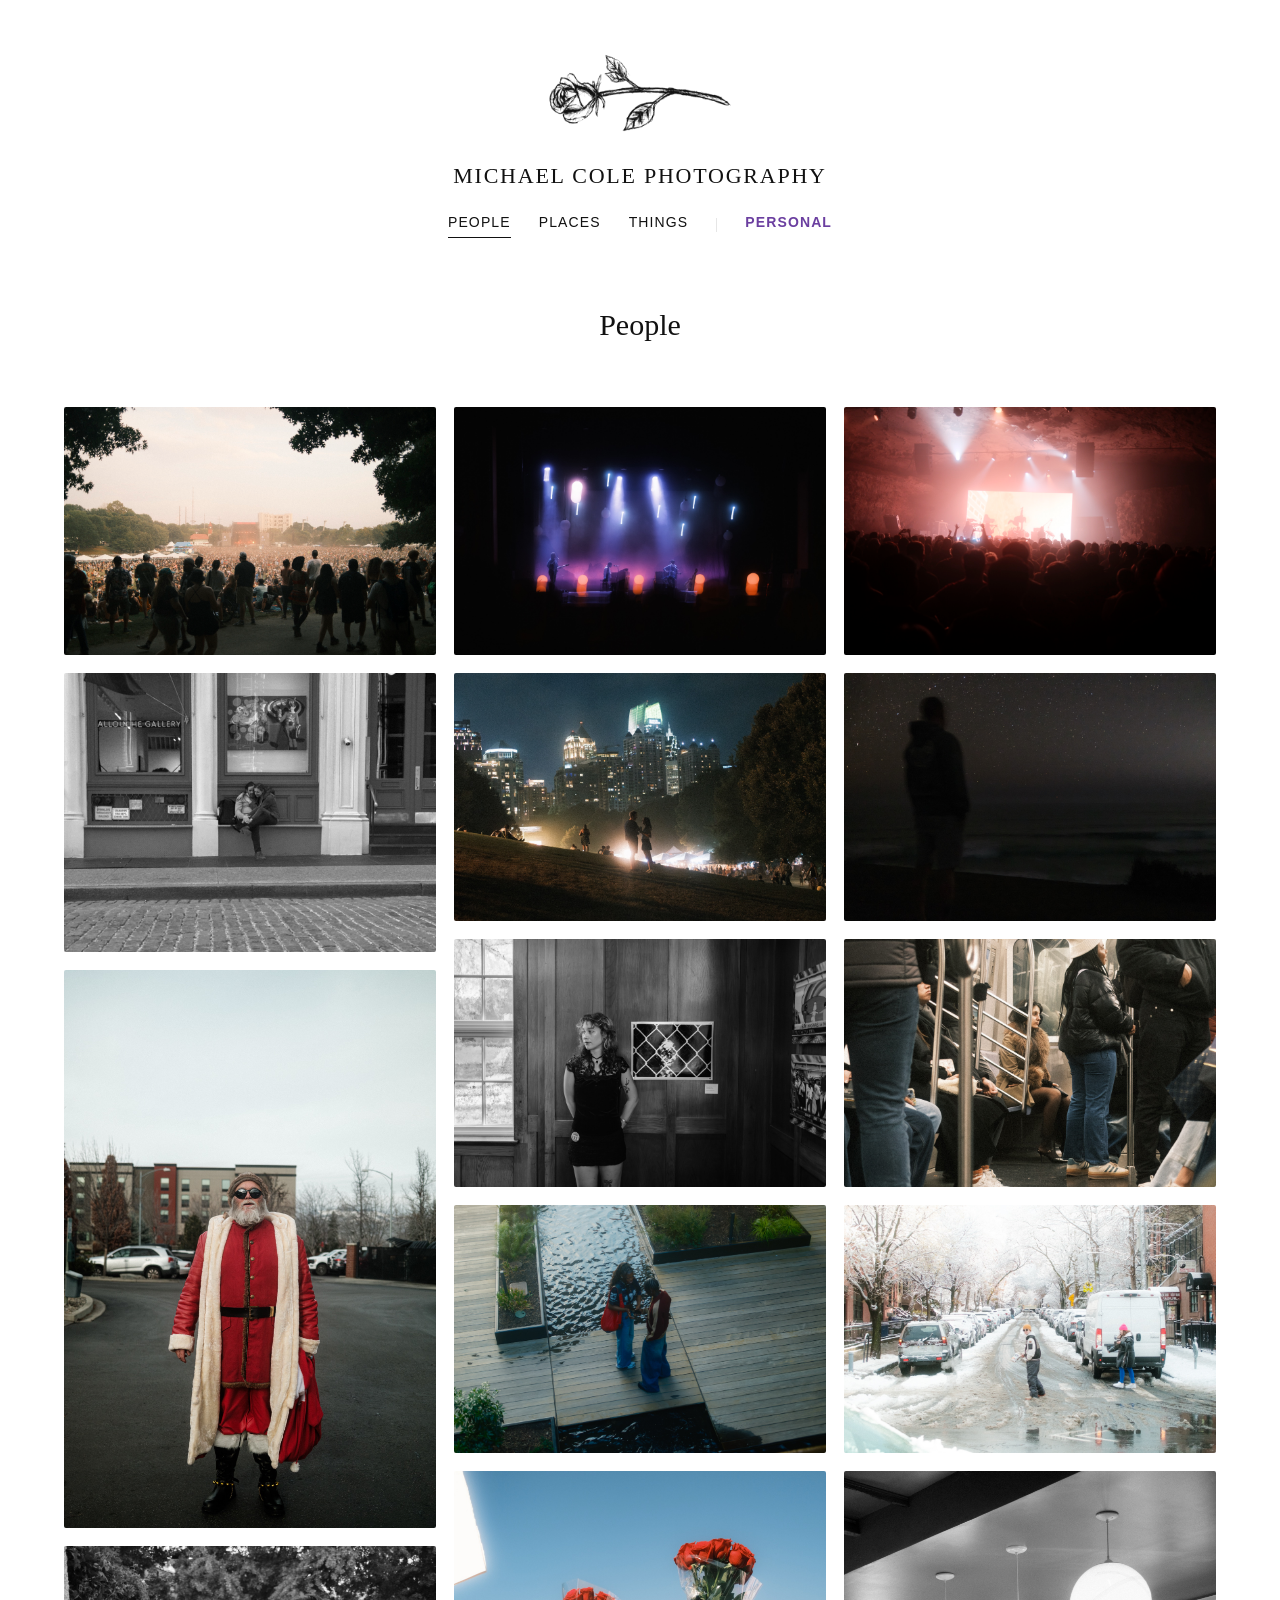
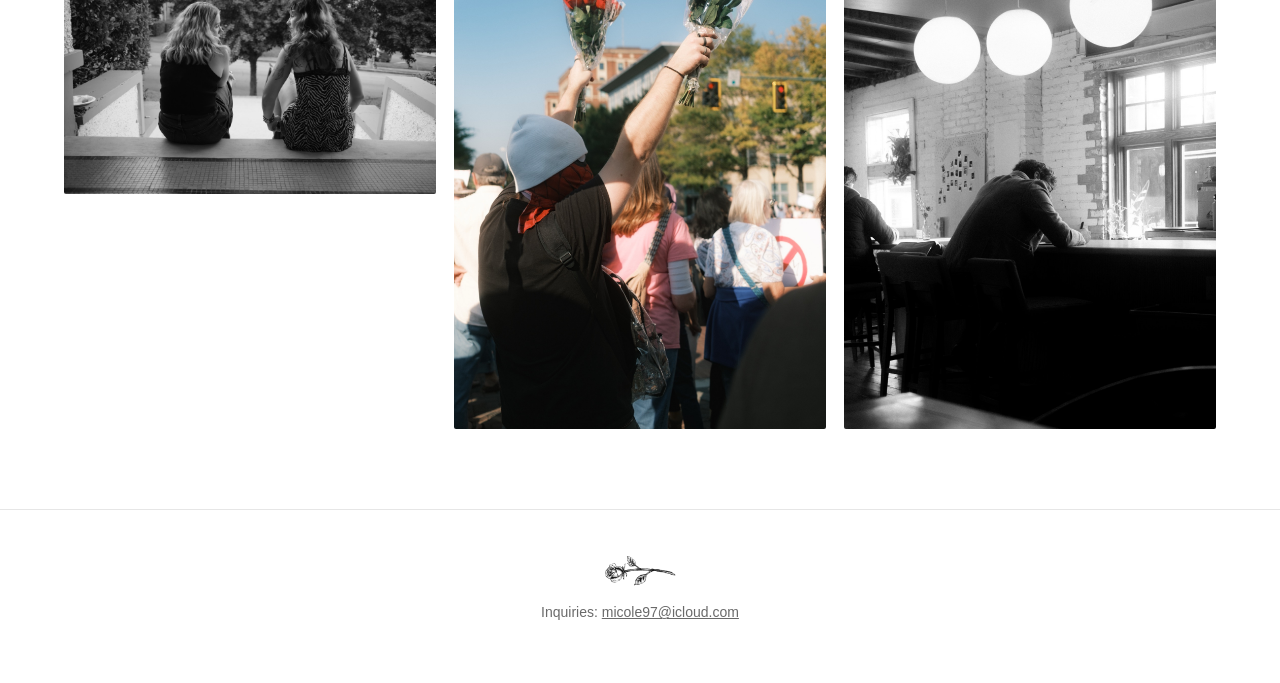
==== people.html @ 7fef7398 "Add gallery sync script: manage photos via Import/Portfolio subfolders instead of hand-editing HTML" ====
<!DOCTYPE html>
<html lang="en">
<head>
<meta charset="UTF-8">
<meta name="viewport" content="width=device-width, initial-scale=1.0">
<title>People — Michael Cole Photography</title>
<link rel="stylesheet" href="css/style.css?v=6">
</head>
<body>

<header class="site-header">
  <a href="index.html" class="wordmark-link">
    <img class="logo-mark" src="assets/logo/rose.png" alt="Hand-drawn rose sketch">
    <span class="wordmark">MICHAEL COLE PHOTOGRAPHY</span>
  </a>
  <nav class="main-nav">
    <a href="people.html" class="active">People</a>
    <a href="places.html">Places</a>
    <a href="things.html">Things</a>
    <span class="divider"></span>
    <a href="personal.html" class="personal-link">Personal</a>
  </nav>
</header>

<div class="page-intro">
  <h1>People</h1>
</div>

<!-- GALLERY:START -->
<div class="gallery">
  <figure><img src="images/people/people-01.jpg" data-large="images/people/large/people-01.jpg" alt="Concert crowd at an outdoor festival" loading="lazy"></figure>
  <figure><img src="images/people/people-02.jpg" data-large="images/people/large/people-02.jpg" alt="Couple sitting together outside a gallery storefront, black and white" loading="lazy"></figure>
  <figure><img src="images/people/people-03.jpg" data-large="images/people/large/people-03.jpg" alt="Man in a Santa costume with sunglasses standing in a parking lot" loading="lazy"></figure>
  <figure><img src="images/people/people-04.jpg" data-large="images/people/large/people-04.jpg" alt="Two women sitting on a porch talking, black and white" loading="lazy"></figure>
  <figure><img src="images/people/people-05.jpg" data-large="images/people/large/people-05.jpg" alt="Band performing on stage under purple and orange lights" loading="lazy"></figure>
  <figure><img src="images/people/people-06.jpg" data-large="images/people/large/people-06.jpg" alt="Couple silhouetted at night with a city skyline behind them" loading="lazy"></figure>
  <figure><img src="images/people/people-07.jpg" data-large="images/people/large/people-07.jpg" alt="Woman standing in an art gallery, black and white portrait" loading="lazy"></figure>
  <figure><img src="images/people/people-08.jpg" data-large="images/people/large/people-08.jpg" alt="Two people talking on a wooden dock, aerial view" loading="lazy"></figure>
  <figure><img src="images/people/people-09.jpg" data-large="images/people/large/people-09.jpg" alt="A man raising two bouquets of red roses overhead in a crowd" loading="lazy"></figure>
  <figure><img src="images/people/people-10.jpg" data-large="images/people/large/people-10.jpg" alt="Band performing in a cave-like concert venue" loading="lazy"></figure>
  <figure><img src="images/people/people-11.jpg" data-large="images/people/large/people-11.jpg" alt="A lone figure standing on a beach under a starry night sky" loading="lazy"></figure>
  <figure><img src="images/people/people-12.jpg" data-large="images/people/large/people-12.jpg" alt="Passengers on a subway train" loading="lazy"></figure>
  <figure><img src="images/people/people-13.jpg" data-large="images/people/large/people-13.jpg" alt="Two people crossing a snowy street between parked cars" loading="lazy"></figure>
  <figure><img src="images/people/people-14.jpg" data-large="images/people/large/people-14.jpg" alt="Man writing at a counter under round pendant lights, black and white" loading="lazy"></figure>
</div>
<!-- GALLERY:END -->

<footer class="site-footer">
  <img class="logo-footer" src="assets/logo/rose.png" alt="Hand-drawn rose sketch">
  <p>Inquiries: <a href="mailto:micole97@icloud.com">micole97@icloud.com</a></p>
</footer>

<script src="js/lightbox.js"></script>
</body>
</html>
---- css/style.css ----
:root {
  --bg: #ffffff;
  --text: #111111;
  --muted: #6a6a6a;
  --line: #e6e6e6;
  --accent: #6b3fa0;
  --max-width: 1200px;
}

* {
  box-sizing: border-box;
}

body {
  margin: 0;
  background: var(--bg);
  color: var(--text);
  font-family: -apple-system, BlinkMacSystemFont, "Helvetica Neue", Arial, sans-serif;
  line-height: 1.5;
}

a {
  color: inherit;
}

img {
  max-width: 100%;
}

.wrap {
  max-width: var(--max-width);
  margin: 0 auto;
  padding: 0 24px;
}

/* Header / nav */

header.site-header {
  padding: 40px 24px 24px;
  text-align: center;
}

.wordmark-link {
  text-decoration: none;
  display: inline-block;
}

.logo-mark {
  display: block;
  width: 234px;
  height: auto;
  margin: 0 auto 6px;
}

.logo-footer {
  display: block;
  width: 91px;
  height: auto;
  margin: 0 auto 8px;
}

.wordmark {
  font-family: Georgia, "Times New Roman", serif;
  font-size: 22px;
  letter-spacing: 0.08em;
  text-decoration: none;
  color: var(--text);
}

nav.main-nav {
  margin-top: 20px;
  display: flex;
  justify-content: center;
  align-items: center;
  gap: 28px;
  flex-wrap: wrap;
  font-size: 14px;
  letter-spacing: 0.08em;
  text-transform: uppercase;
}

nav.main-nav a {
  text-decoration: none;
  color: var(--text);
  padding-bottom: 4px;
  border-bottom: 1px solid transparent;
}

nav.main-nav a:hover,
nav.main-nav a.active {
  border-bottom-color: var(--text);
}

nav.main-nav .divider {
  width: 1px;
  height: 14px;
  background: var(--line);
}

nav.main-nav a.personal-link {
  color: var(--accent);
  font-weight: 700;
}

nav.main-nav a.personal-link:hover,
nav.main-nav a.personal-link.active {
  border-bottom-color: var(--accent);
}

/* Hero */

.hero {
  text-align: center;
  padding: 20px 24px 60px;
}

.hero p {
  color: var(--muted);
  max-width: 520px;
  margin: 12px auto 0;
  font-size: 16px;
}

/* Masonry gallery */

.gallery {
  columns: 3 280px;
  column-gap: 18px;
  padding: 0 24px 80px;
  max-width: var(--max-width);
  margin: 0 auto;
}

.gallery figure {
  margin: 0 0 18px;
  break-inside: avoid;
}

.gallery img {
  display: block;
  width: 100%;
  border-radius: 2px;
}

/* Simple content pages (Things placeholder, Personal) */

.page-intro {
  text-align: center;
  padding: 20px 24px 40px;
}

.page-intro h1 {
  font-family: Georgia, "Times New Roman", serif;
  font-weight: normal;
  font-size: 30px;
}

.coming-soon {
  text-align: center;
  color: var(--muted);
  padding: 60px 24px 120px;
}

/* About / contact block on Personal page */

.contact-block {
  text-align: center;
  padding: 4px 24px 40px;
}

.contact-block .name {
  font-family: Georgia, "Times New Roman", serif;
  font-size: 24px;
  margin-bottom: 8px;
}

.contact-block .contact-line {
  color: var(--muted);
  font-size: 14px;
}

.contact-block .contact-line a {
  color: var(--accent);
  text-decoration: none;
}

.contact-block .contact-line a:hover {
  text-decoration: underline;
}

.contact-block .sep {
  color: var(--line);
  margin: 0 10px;
}

.portrait-hero {
  max-width: 640px;
  margin: 0 auto 56px;
  padding: 0 24px;
}

.portrait-hero img {
  width: 100%;
  display: block;
  border-radius: 2px;
}

.section-label {
  text-align: center;
  text-transform: uppercase;
  letter-spacing: 0.08em;
  font-size: 13px;
  color: var(--accent);
  margin: 0 0 24px;
}

/* Personal section theming */

body.personal .wordmark {
  color: var(--accent);
}

.personal-post {
  max-width: 640px;
  margin: 0 auto 64px;
  padding: 0 24px;
}

.personal-post img {
  border-radius: 2px;
  margin-bottom: 16px;
}

.personal-post .date {
  color: var(--accent);
  font-size: 13px;
  text-transform: uppercase;
  letter-spacing: 0.08em;
  margin-bottom: 6px;
}

.personal-post p {
  color: var(--text);
}

/* Lightbox */

.lightbox {
  position: fixed;
  inset: 0;
  background: rgba(0, 0, 0, 0.92);
  display: flex;
  align-items: center;
  justify-content: center;
  z-index: 1000;
}

.lightbox[hidden] {
  display: none;
}

.lightbox-stage {
  width: 90vw;
  height: 90vh;
  overflow: auto;
  display: flex;
}

.lightbox-img {
  margin: auto;
  max-width: 100%;
  max-height: 100%;
  object-fit: contain;
  display: block;
  cursor: zoom-in;
}

.lightbox-img.zoomed {
  max-width: none;
  max-height: none;
  cursor: zoom-out;
}

.lightbox-close,
.lightbox-prev,
.lightbox-next {
  position: absolute;
  background: none;
  border: none;
  color: #fff;
  cursor: pointer;
  padding: 12px;
  line-height: 1;
}

.lightbox-close {
  top: 12px;
  right: 16px;
  font-size: 32px;
}

.lightbox-prev,
.lightbox-next {
  top: 50%;
  transform: translateY(-50%);
  font-size: 22px;
}

.lightbox-prev {
  left: 8px;
}

.lightbox-next {
  right: 8px;
}

.lightbox-close:hover,
.lightbox-prev:hover,
.lightbox-next:hover {
  color: var(--accent);
}

/* Footer */

footer.site-footer {
  text-align: center;
  padding: 40px 24px 60px;
  color: var(--muted);
  font-size: 14px;
  border-top: 1px solid var(--line);
}

footer.site-footer a {
  text-decoration: underline;
}

footer.site-footer p {
  margin: 0;
}
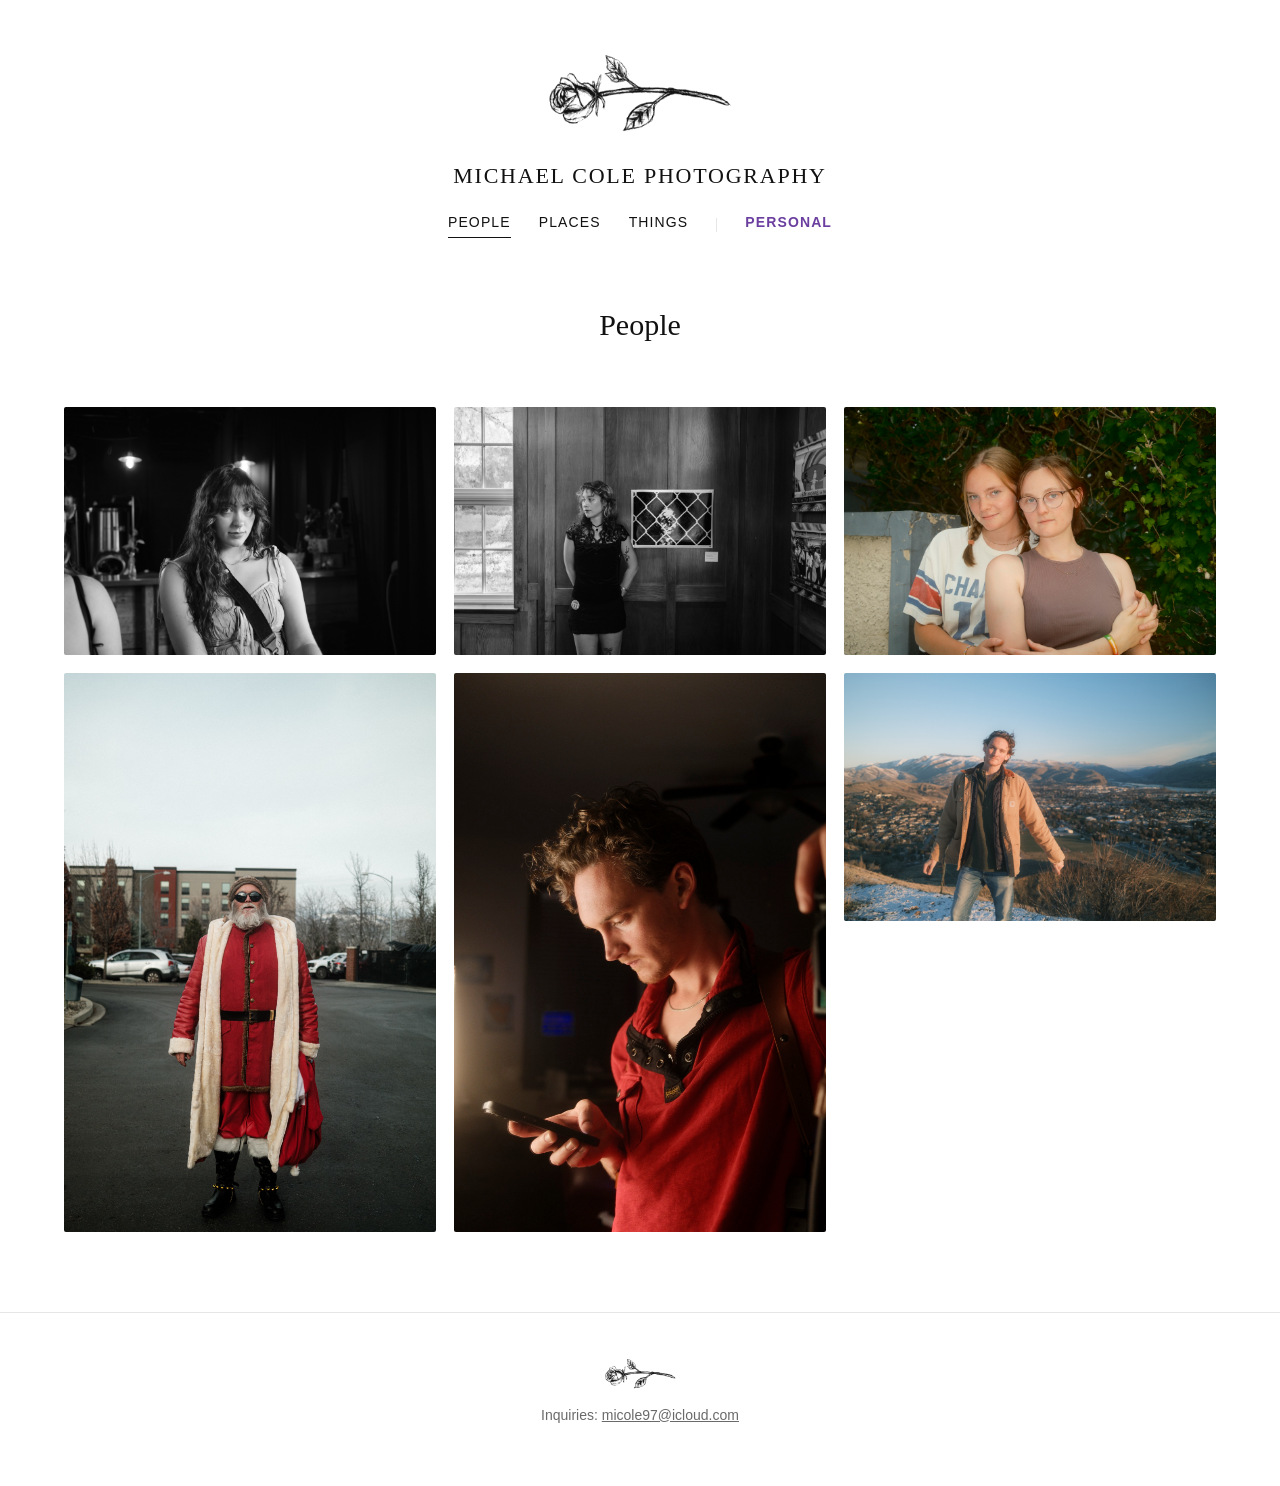
==== commit f1fae6af: "Update People and Places photo selections and ordering" ====
--- a/people.html
+++ b/people.html
@@ -28,20 +28,12 @@
 
 <!-- GALLERY:START -->
 <div class="gallery">
-  <figure><img src="images/people/people-01.jpg" data-large="images/people/large/people-01.jpg" alt="Concert crowd at an outdoor festival" loading="lazy"></figure>
-  <figure><img src="images/people/people-02.jpg" data-large="images/people/large/people-02.jpg" alt="Couple sitting together outside a gallery storefront, black and white" loading="lazy"></figure>
-  <figure><img src="images/people/people-03.jpg" data-large="images/people/large/people-03.jpg" alt="Man in a Santa costume with sunglasses standing in a parking lot" loading="lazy"></figure>
-  <figure><img src="images/people/people-04.jpg" data-large="images/people/large/people-04.jpg" alt="Two women sitting on a porch talking, black and white" loading="lazy"></figure>
-  <figure><img src="images/people/people-05.jpg" data-large="images/people/large/people-05.jpg" alt="Band performing on stage under purple and orange lights" loading="lazy"></figure>
-  <figure><img src="images/people/people-06.jpg" data-large="images/people/large/people-06.jpg" alt="Couple silhouetted at night with a city skyline behind them" loading="lazy"></figure>
-  <figure><img src="images/people/people-07.jpg" data-large="images/people/large/people-07.jpg" alt="Woman standing in an art gallery, black and white portrait" loading="lazy"></figure>
-  <figure><img src="images/people/people-08.jpg" data-large="images/people/large/people-08.jpg" alt="Two people talking on a wooden dock, aerial view" loading="lazy"></figure>
-  <figure><img src="images/people/people-09.jpg" data-large="images/people/large/people-09.jpg" alt="A man raising two bouquets of red roses overhead in a crowd" loading="lazy"></figure>
-  <figure><img src="images/people/people-10.jpg" data-large="images/people/large/people-10.jpg" alt="Band performing in a cave-like concert venue" loading="lazy"></figure>
-  <figure><img src="images/people/people-11.jpg" data-large="images/people/large/people-11.jpg" alt="A lone figure standing on a beach under a starry night sky" loading="lazy"></figure>
-  <figure><img src="images/people/people-12.jpg" data-large="images/people/large/people-12.jpg" alt="Passengers on a subway train" loading="lazy"></figure>
-  <figure><img src="images/people/people-13.jpg" data-large="images/people/large/people-13.jpg" alt="Two people crossing a snowy street between parked cars" loading="lazy"></figure>
-  <figure><img src="images/people/people-14.jpg" data-large="images/people/large/people-14.jpg" alt="Man writing at a counter under round pendant lights, black and white" loading="lazy"></figure>
+  <figure><img src="images/people/people-01.jpg" data-large="images/people/large/people-01.jpg" alt="People photograph 1" loading="lazy"></figure>
+  <figure><img src="images/people/people-02.jpg" data-large="images/people/large/people-02.jpg" alt="People photograph 2" loading="lazy"></figure>
+  <figure><img src="images/people/people-03.jpg" data-large="images/people/large/people-03.jpg" alt="People photograph 3" loading="lazy"></figure>
+  <figure><img src="images/people/people-04.jpg" data-large="images/people/large/people-04.jpg" alt="People photograph 4" loading="lazy"></figure>
+  <figure><img src="images/people/people-05.jpg" data-large="images/people/large/people-05.jpg" alt="People photograph 5" loading="lazy"></figure>
+  <figure><img src="images/people/people-06.jpg" data-large="images/people/large/people-06.jpg" alt="People photograph 6" loading="lazy"></figure>
 </div>
 <!-- GALLERY:END -->
 
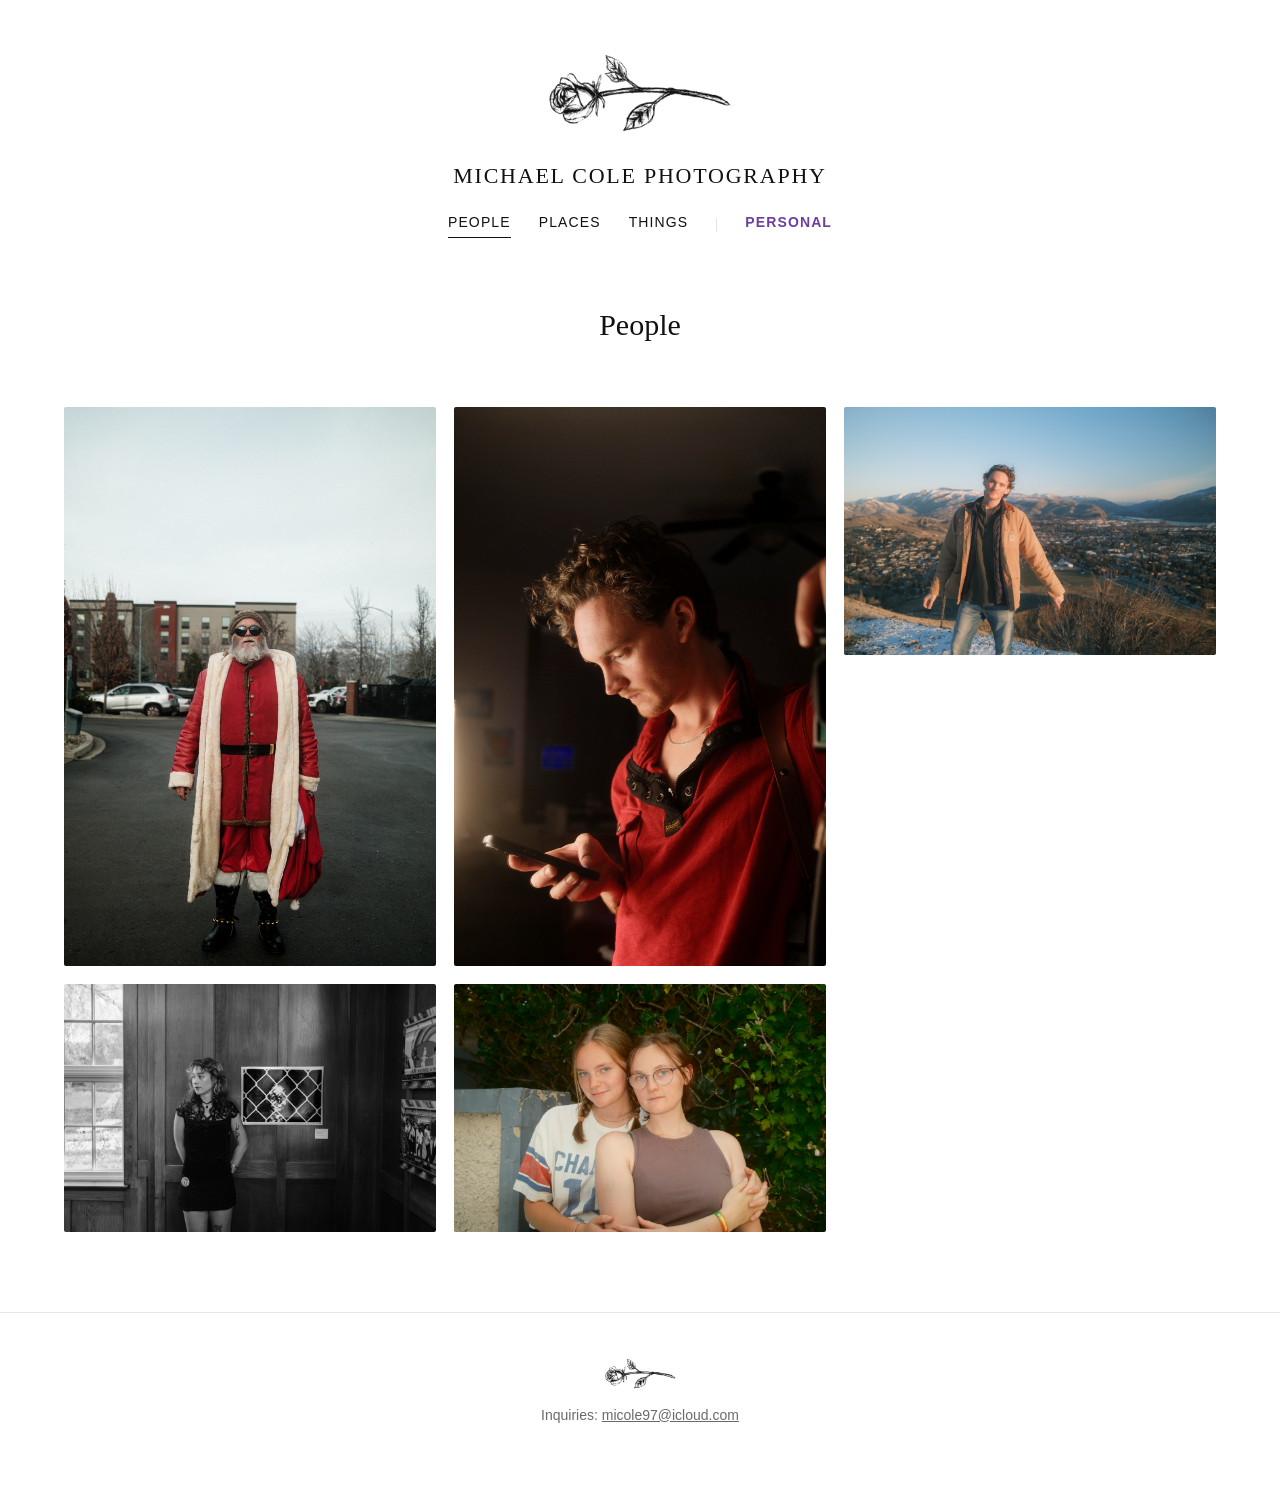
==== commit c92b01aa: "Update site content" ====
--- a/people.html
+++ b/people.html
@@ -4,7 +4,7 @@
 <meta charset="UTF-8">
 <meta name="viewport" content="width=device-width, initial-scale=1.0">
 <title>People — Michael Cole Photography</title>
-<link rel="stylesheet" href="css/style.css?v=6">
+<link rel="stylesheet" href="css/style.css?v=7">
 </head>
 <body>
 
@@ -33,7 +33,6 @@
   <figure><img src="images/people/people-03.jpg" data-large="images/people/large/people-03.jpg" alt="People photograph 3" loading="lazy"></figure>
   <figure><img src="images/people/people-04.jpg" data-large="images/people/large/people-04.jpg" alt="People photograph 4" loading="lazy"></figure>
   <figure><img src="images/people/people-05.jpg" data-large="images/people/large/people-05.jpg" alt="People photograph 5" loading="lazy"></figure>
-  <figure><img src="images/people/people-06.jpg" data-large="images/people/large/people-06.jpg" alt="People photograph 6" loading="lazy"></figure>
 </div>
 <!-- GALLERY:END -->
 
--- a/css/style.css
+++ b/css/style.css
@@ -220,27 +220,50 @@
   color: var(--accent);
 }
 
-.personal-post {
+.post {
+  margin: 0 0 72px;
+}
+
+.post-photo {
+  max-width: 1500px;
+  margin: 0 auto 28px;
+  padding: 0 16px;
+}
+
+.post-photo img {
+  width: 100%;
+  display: block;
+  border-radius: 2px;
+}
+
+.post-body {
   max-width: 640px;
-  margin: 0 auto 64px;
+  margin: 0 auto;
   padding: 0 24px;
 }
 
-.personal-post img {
-  border-radius: 2px;
-  margin-bottom: 16px;
-}
-
-.personal-post .date {
+.post-body .post-date {
   color: var(--accent);
   font-size: 13px;
   text-transform: uppercase;
   letter-spacing: 0.08em;
-  margin-bottom: 6px;
-}
-
-.personal-post p {
+  margin-bottom: 10px;
+}
+
+.post-body h2 {
+  font-family: Georgia, "Times New Roman", serif;
+  font-weight: normal;
+  font-size: 24px;
+  margin: 0 0 12px;
+}
+
+.post-body p {
   color: var(--text);
+  margin: 0 0 16px;
+}
+
+.post-body p:last-child {
+  margin-bottom: 0;
 }
 
 /* Lightbox */
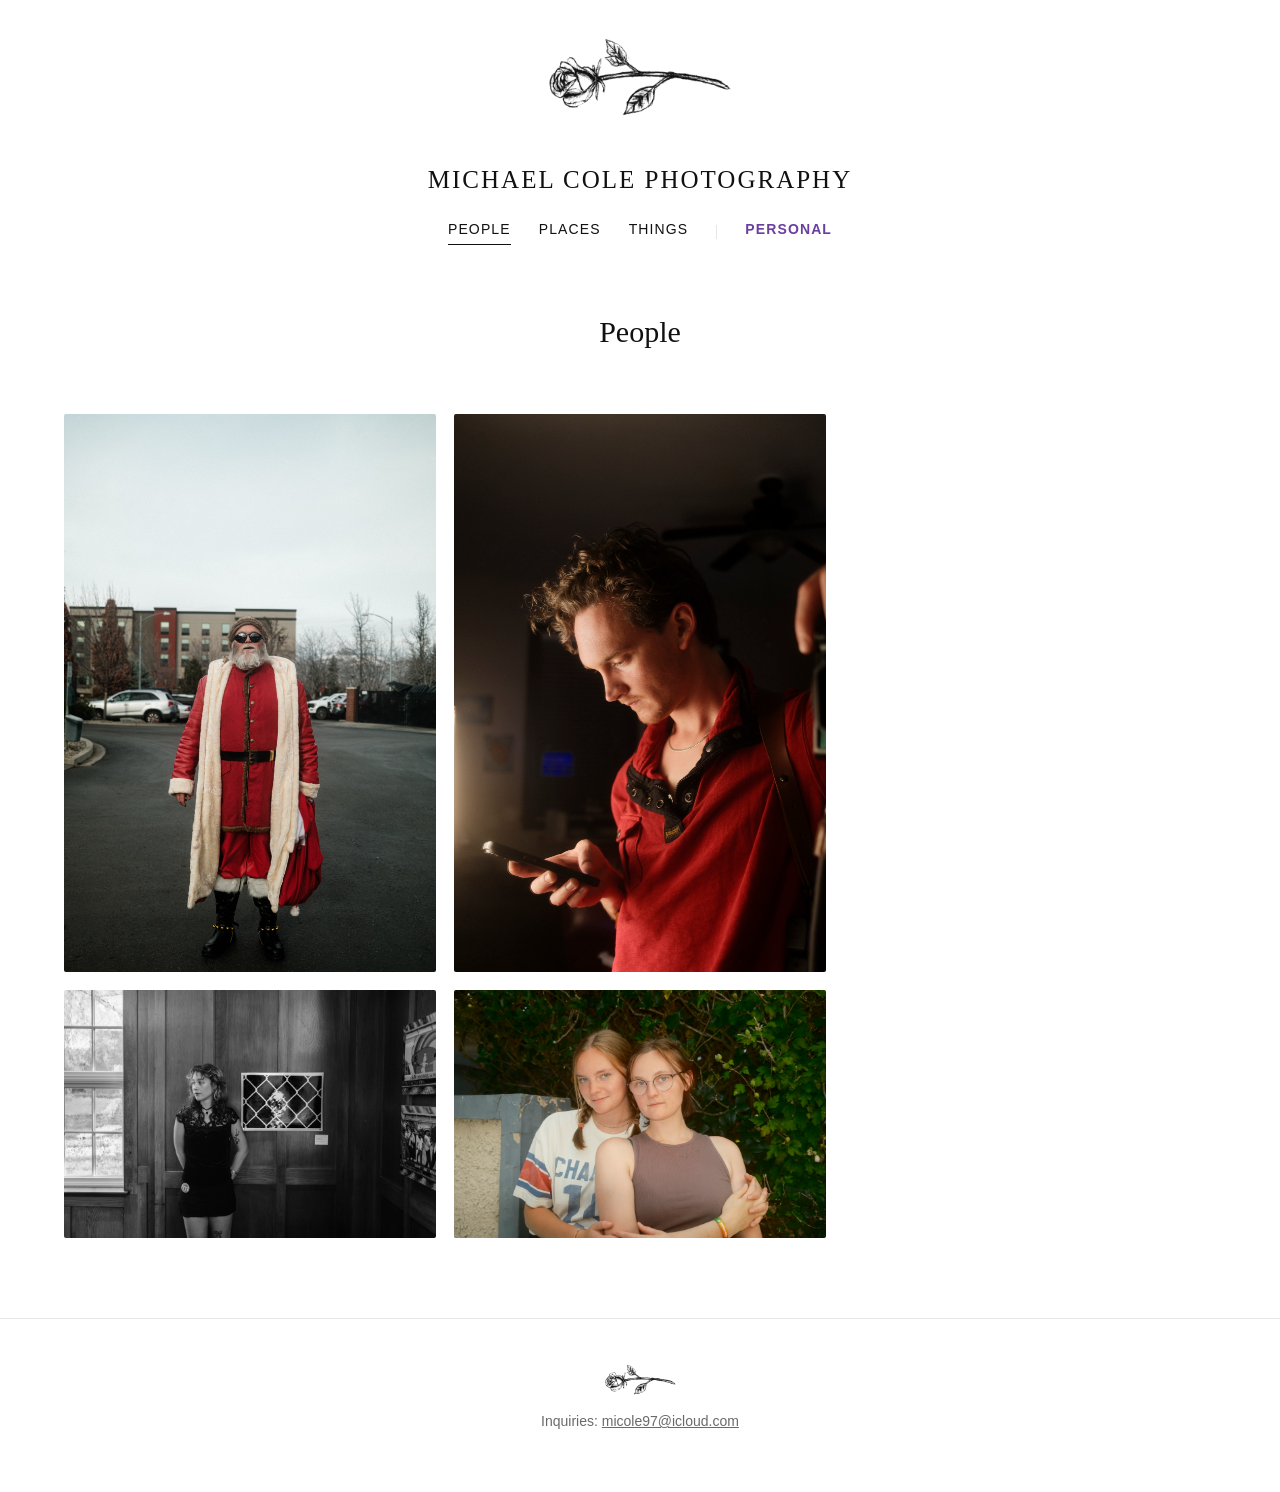
==== commit 2a79a43e: "Update site content" ====
--- a/people.html
+++ b/people.html
@@ -32,7 +32,6 @@
   <figure><img src="images/people/people-02.jpg" data-large="images/people/large/people-02.jpg" alt="People photograph 2" loading="lazy"></figure>
   <figure><img src="images/people/people-03.jpg" data-large="images/people/large/people-03.jpg" alt="People photograph 3" loading="lazy"></figure>
   <figure><img src="images/people/people-04.jpg" data-large="images/people/large/people-04.jpg" alt="People photograph 4" loading="lazy"></figure>
-  <figure><img src="images/people/people-05.jpg" data-large="images/people/large/people-05.jpg" alt="People photograph 5" loading="lazy"></figure>
 </div>
 <!-- GALLERY:END -->
 
--- a/css/style.css
+++ b/css/style.css
@@ -36,7 +36,7 @@
 /* Header / nav */
 
 header.site-header {
-  padding: 40px 24px 24px;
+  padding: 24px 24px 24px;
   text-align: center;
 }
 
@@ -49,7 +49,7 @@
   display: block;
   width: 234px;
   height: auto;
-  margin: 0 auto 6px;
+  margin: 0 auto 24px;
 }
 
 .logo-footer {
@@ -61,10 +61,11 @@
 
 .wordmark {
   font-family: Georgia, "Times New Roman", serif;
-  font-size: 22px;
+  font-size: clamp(13px, 3.8vw, 25px);
   letter-spacing: 0.08em;
   text-decoration: none;
   color: var(--text);
+  white-space: nowrap;
 }
 
 nav.main-nav {
@@ -205,6 +206,14 @@
   border-radius: 2px;
 }
 
+.section-divider {
+  width: 160px;
+  max-width: 40%;
+  margin: 32px auto 56px;
+  border: none;
+  border-top: 1px solid var(--line);
+}
+
 .section-label {
   text-align: center;
   text-transform: uppercase;
@@ -216,18 +225,23 @@
 
 /* Personal section theming */
 
-body.personal .wordmark {
-  color: var(--accent);
-}
-
 .post {
-  margin: 0 0 72px;
-}
+  max-width: 640px;
+  width: calc(100% - 32px);
+  margin: 0 auto 72px;
+  padding: 24px;
+  border: 1px solid var(--accent);
+  border-radius: 4px;
+  box-shadow: 0 6px 16px rgba(0, 0, 0, 0.15), inset 0 0 0 4px #e2e2e2;
+}
+
+.post:nth-of-type(odd) { transform: rotate(-1.2deg); }
+.post:nth-of-type(even) { transform: rotate(1.2deg); }
 
 .post-photo {
-  max-width: 1500px;
+  max-width: 100%;
   margin: 0 auto 28px;
-  padding: 0 16px;
+  padding: 0;
 }
 
 .post-photo img {
@@ -237,9 +251,8 @@
 }
 
 .post-body {
-  max-width: 640px;
+  max-width: 100%;
   margin: 0 auto;
-  padding: 0 24px;
 }
 
 .post-body .post-date {
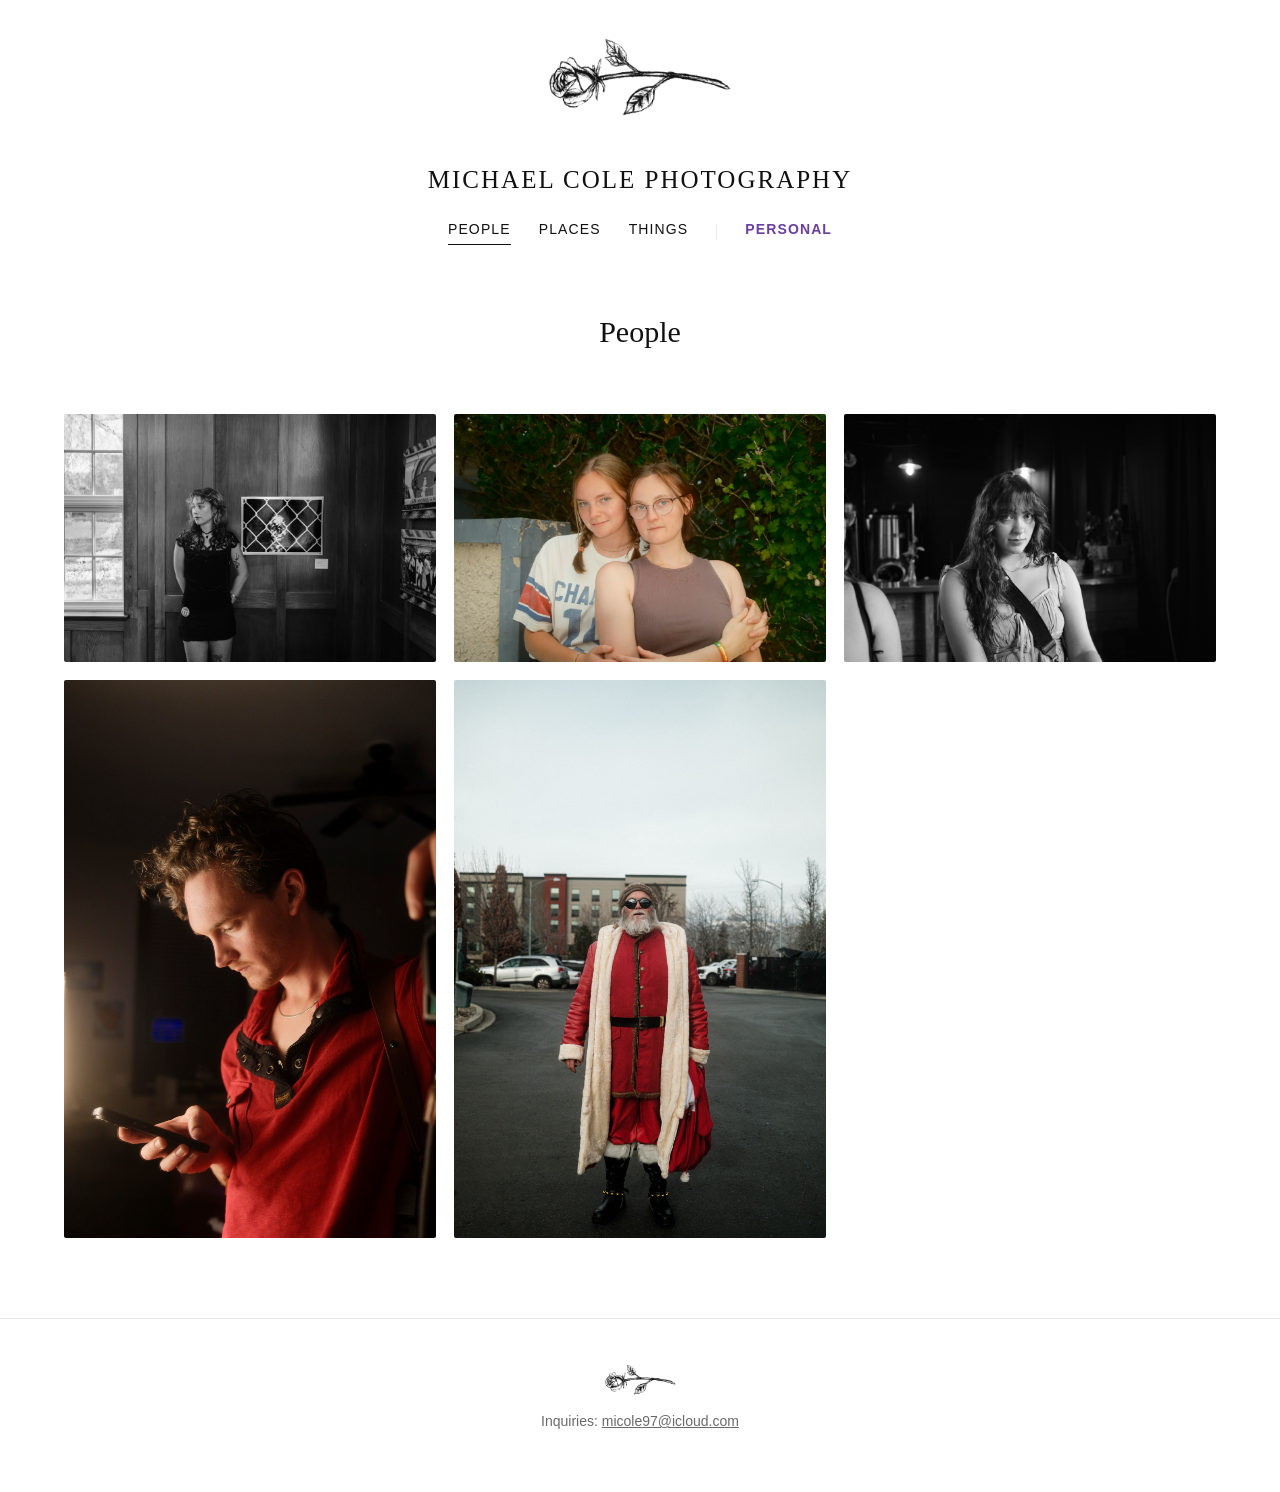
==== commit 18c25900: "Update site content" ====
--- a/people.html
+++ b/people.html
@@ -32,6 +32,7 @@
   <figure><img src="images/people/people-02.jpg" data-large="images/people/large/people-02.jpg" alt="People photograph 2" loading="lazy"></figure>
   <figure><img src="images/people/people-03.jpg" data-large="images/people/large/people-03.jpg" alt="People photograph 3" loading="lazy"></figure>
   <figure><img src="images/people/people-04.jpg" data-large="images/people/large/people-04.jpg" alt="People photograph 4" loading="lazy"></figure>
+  <figure><img src="images/people/people-05.jpg" data-large="images/people/large/people-05.jpg" alt="People photograph 5" loading="lazy"></figure>
 </div>
 <!-- GALLERY:END -->
 
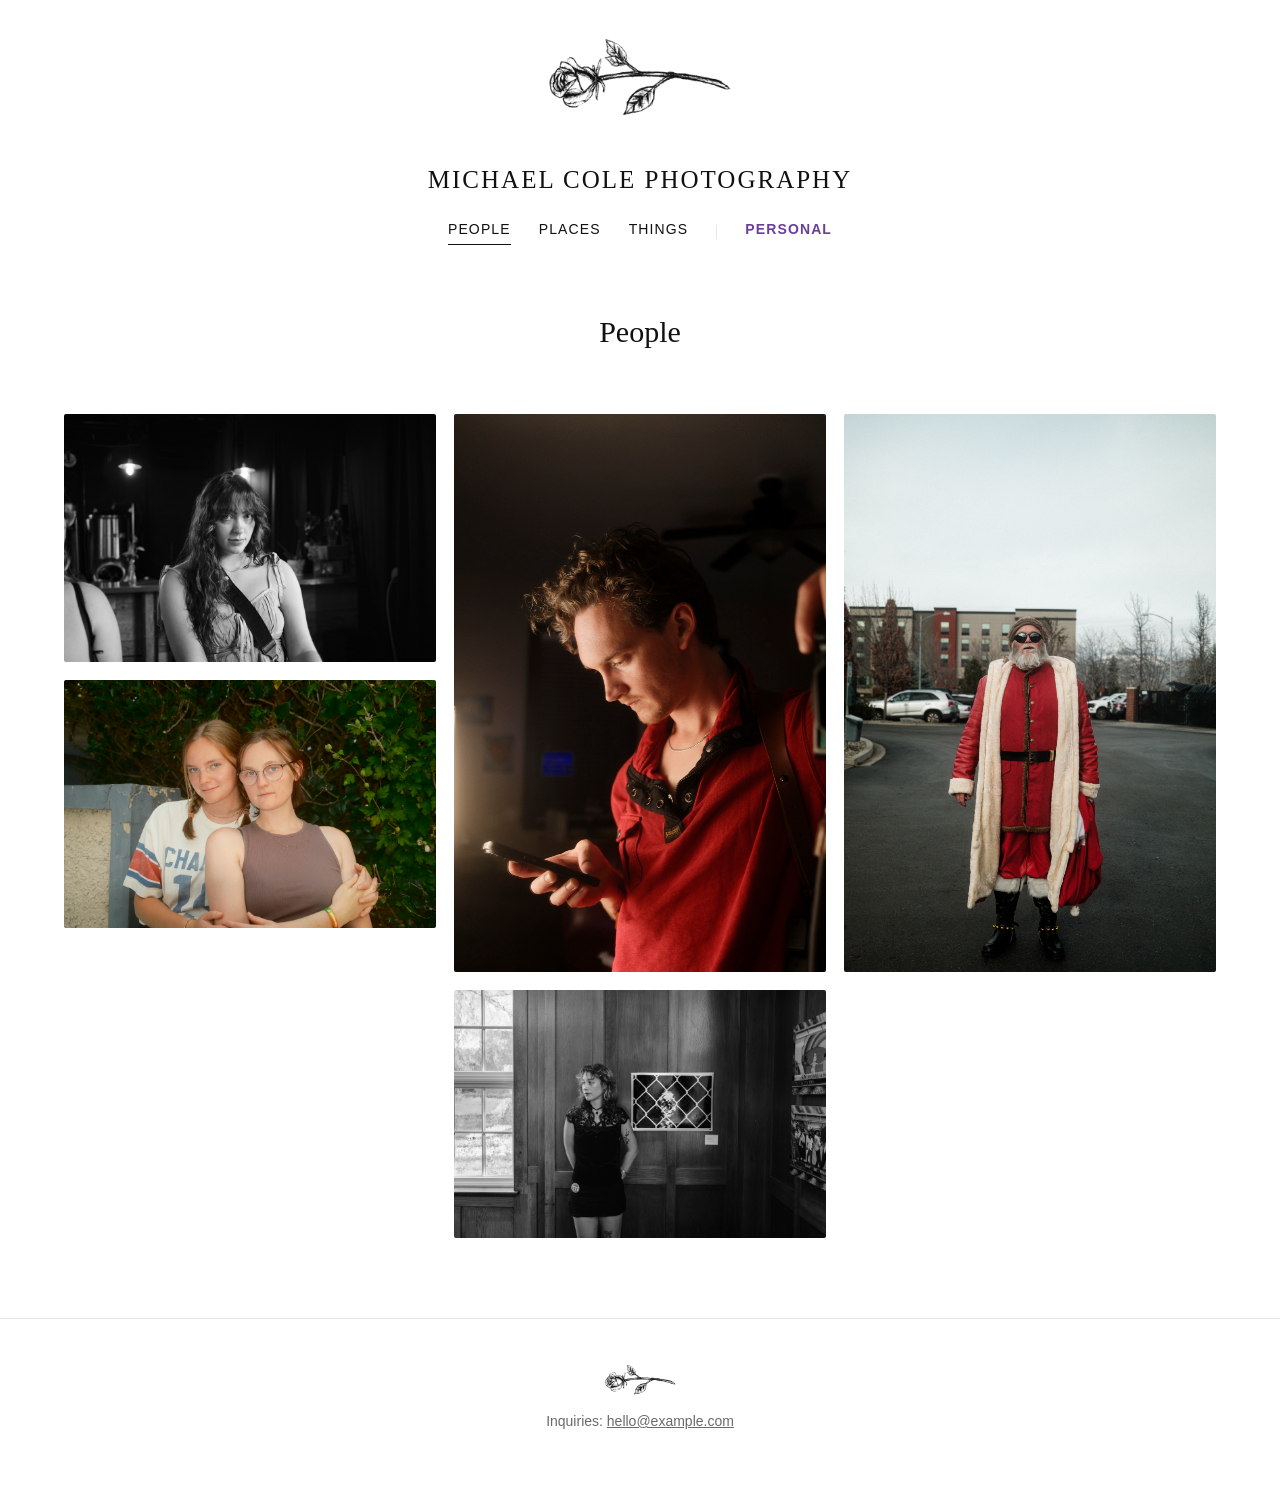
==== commit 7e23582d: "Replace real email/phone with placeholder filler contact info for now" ====
--- a/people.html
+++ b/people.html
@@ -38,7 +38,7 @@
 
 <footer class="site-footer">
   <img class="logo-footer" src="assets/logo/rose.png" alt="Hand-drawn rose sketch">
-  <p>Inquiries: <a href="mailto:micole97@icloud.com">micole97@icloud.com</a></p>
+  <p>Inquiries: <a href="mailto:hello@example.com">hello@example.com</a></p>
 </footer>
 
 <script src="js/lightbox.js"></script>
--- a/css/style.css
+++ b/css/style.css
@@ -207,11 +207,11 @@
 }
 
 .section-divider {
-  width: 160px;
+  width: 320px;
   max-width: 40%;
   margin: 32px auto 56px;
   border: none;
-  border-top: 1px solid var(--line);
+  border-top: 1px solid #cfcfcf;
 }
 
 .section-label {
